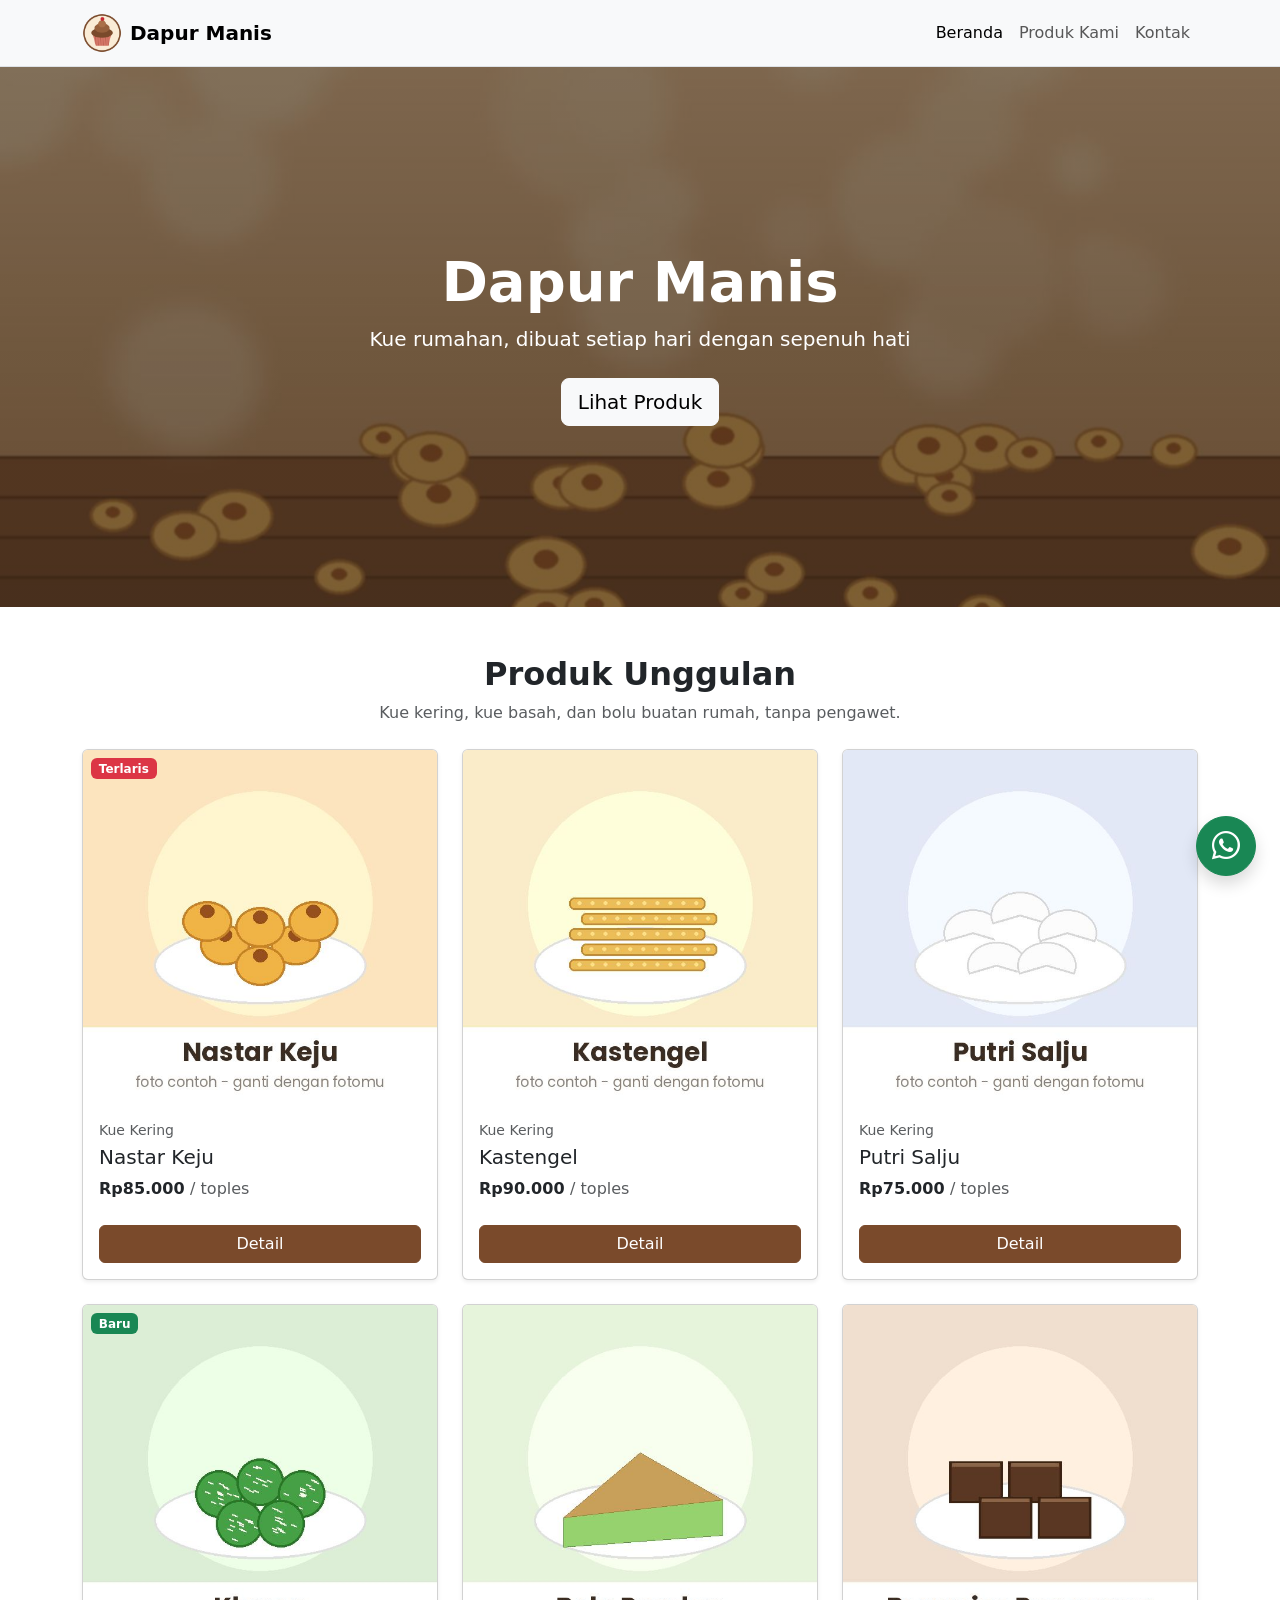
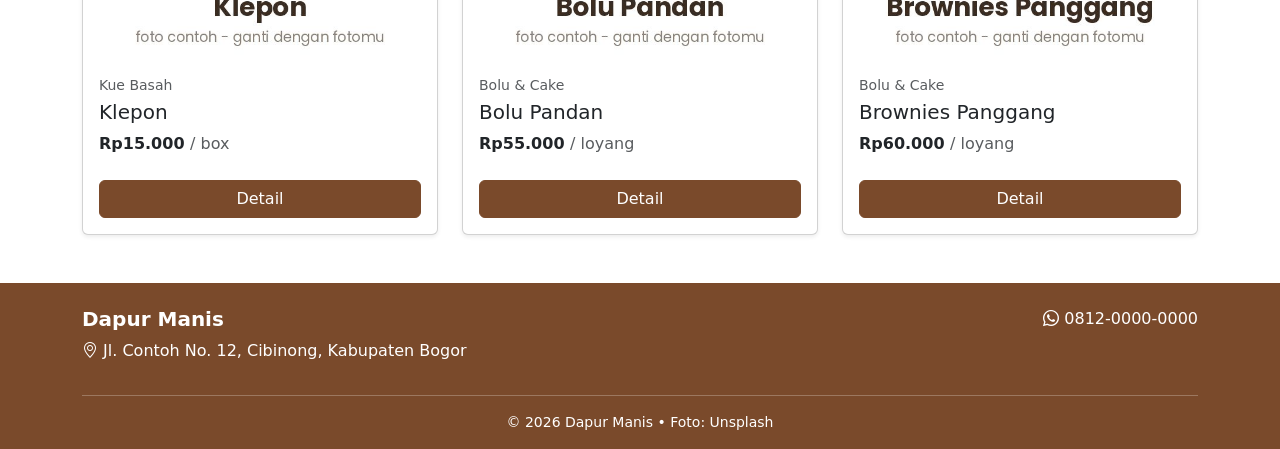
==== index.html @ f4d416eb "P4: awal projek perubahan" ====
<!DOCTYPE html>
<!-- KUNCI GURU (umkm-p1): semua target wajib a-f + 3 tantangan sudah dikerjakan dengan data Dapur Manis. JANGAN dibagikan ke siswa. -->
<html lang="id">
<head>
    <meta charset="UTF-8">
    <meta name="viewport" content="width=device-width, initial-scale=1">

    <!-- UBAH: judul tab browser, ganti dengan nama UMKM pilihanmu -->
    <title>Dapur Manis - Kue Rumahan Cibinong</title>

    <!-- 1) CSS Bootstrap (dari internet/CDN): mengatur TAMPILAN semua class Bootstrap -->
    <link href="https://cdn.jsdelivr.net/npm/bootstrap@5.3.3/dist/css/bootstrap.min.css" rel="stylesheet"
          integrity="sha384-QWTKZyjpPEjISv5WaRU9OFeRpok6YctnYmDr5pNlyT2bRjXh0JMhjY6hW+ALEwIH" crossorigin="anonymous">

    <!-- Tantangan 2: Bootstrap Icons -->
    <link href="https://cdn.jsdelivr.net/npm/bootstrap-icons@1.11.3/font/bootstrap-icons.min.css" rel="stylesheet">

    <!-- 2) CSS milik kita sendiri. Dipasang SETELAH Bootstrap agar bisa menimpa gaya Bootstrap -->
    <link href="assets/css/style.css" rel="stylesheet">
</head>
<body>

    <!-- ================= NAVBAR ================= -->
    <!-- UBAH (Target c): navbar ini BELUM responsif.
         - "navbar-expand" membuat menu selalu terbuka, sehingga di HP menu berdesakan.
         - Tugasmu: ganti menjadi navbar-expand-lg, tambahkan tombol hamburger (navbar-toggler),
           lalu bungkus <ul> menu dengan <div class="collapse navbar-collapse" id="...">.
         - Lihat contohnya di dokumentasi: getbootstrap.com > Docs > Components > Navbar -->
    <nav class="navbar navbar-expand-lg bg-body-tertiary border-bottom sticky-top">
        <div class="container">

            <!-- UBAH (Target a & b): logo dan nama toko -->
            <a class="navbar-brand d-flex align-items-center gap-2 fw-bold" href="#beranda">
                <img src="assets/img/logo/logo-dapur-manis.png" alt="Logo Dapur Manis" width="40" height="40">
                Dapur Manis
            </a>

            <!-- Target c: tombol hamburger, hanya muncul di layar kecil -->
            <button class="navbar-toggler" type="button" data-bs-toggle="collapse" data-bs-target="#menu-utama"
                    aria-controls="menu-utama" aria-expanded="false" aria-label="Buka menu">
                <span class="navbar-toggler-icon"></span>
            </button>

            <!-- Target c: menu dibungkus collapse; id harus SAMA dengan data-bs-target -->
            <div class="collapse navbar-collapse" id="menu-utama">
                <ul class="navbar-nav ms-auto">
                    <li class="nav-item"><a class="nav-link active" href="#beranda">Beranda</a></li>
                    <li class="nav-item"><a class="nav-link" href="#produk">Produk Kami</a></li>
                    <li class="nav-item"><a class="nav-link" href="#kontak">Kontak</a></li>
                </ul>
            </div>

        </div>
    </nav>

    <!-- ================= HERO / BANNER ================= -->
    <!-- Gambar banner dipasang lewat CSS (lihat .hero di assets/css/style.css).
         Nama toko, tagline, dan tombol ditulis dengan HTML, BUKAN di dalam gambar. -->
    <section id="beranda" class="hero d-flex align-items-center text-white">
        <div class="container text-center">
            <!-- UBAH (Target a): nama toko dan tagline -->
            <h1 class="display-4 fw-bold">Dapur Manis</h1>
            <p class="lead mb-4">Kue rumahan, dibuat setiap hari dengan sepenuh hati</p>
            <a href="#produk" class="btn btn-light btn-lg">Lihat Produk</a>
        </div>
    </section>

    <!-- ================= PRODUK UNGGULAN ================= -->
    <section id="produk" class="py-5">
        <div class="container">

            <div class="text-center mb-4">
                <h2 class="fw-bold">Produk Unggulan</h2>
                <!-- UBAH (Target a): kalimat pengantar produk -->
                <p class="text-muted">Kue kering, kue basah, dan bolu buatan rumah, tanpa pengawet.</p>
            </div>

            <!-- UBAH (Target e): grid produk.
                 Sekarang setiap card memakai "col-4" = selalu 3 kolom, di layar apa pun (di HP jadi sempit).
                 Tugasmu: 3 kolom di laptop, 2 kolom di tablet, 1 kolom di HP. -->
            <div class="row g-4">

                <!-- PRODUK 1 -->
                <!-- UBAH (Target a, b, d): foto, kategori, nama, harga, satuan; tambahkan badge di minimal 2 produk -->
                <div class="col-12 col-md-6 col-lg-4">
                    <div class="card h-100 shadow-sm">
                        <span class="badge text-bg-danger position-absolute top-0 start-0 m-2">Terlaris</span>
                        <img src="assets/img/produk/nastar-keju.jpg" class="card-img-top foto-produk" alt="Nastar Keju">
                        <div class="card-body">
                            <p class="text-muted small mb-1">Kue Kering</p>
                            <h5 class="card-title">Nastar Keju</h5>
                            <p class="card-text fw-bold mb-0">Rp85.000 <span class="fw-normal text-muted">/ toples</span></p>
                        </div>
                        <div class="card-footer bg-transparent border-0 pb-3">
                            <a href="#" class="btn btn-tema w-100">Detail</a>
                        </div>
                    </div>
                </div>

                <!-- PRODUK 2 -->
                <!-- UBAH (Target a, b, d) -->
                <div class="col-12 col-md-6 col-lg-4">
                    <div class="card h-100 shadow-sm">
                        <img src="assets/img/produk/kastengel.jpg" class="card-img-top foto-produk" alt="Kastengel">
                        <div class="card-body">
                            <p class="text-muted small mb-1">Kue Kering</p>
                            <h5 class="card-title">Kastengel</h5>
                            <p class="card-text fw-bold mb-0">Rp90.000 <span class="fw-normal text-muted">/ toples</span></p>
                        </div>
                        <div class="card-footer bg-transparent border-0 pb-3">
                            <a href="#" class="btn btn-tema w-100">Detail</a>
                        </div>
                    </div>
                </div>

                <!-- PRODUK 3 -->
                <!-- UBAH (Target a, b, d) -->
                <div class="col-12 col-md-6 col-lg-4">
                    <div class="card h-100 shadow-sm">
                        <img src="assets/img/produk/putri-salju.jpg" class="card-img-top foto-produk" alt="Putri Salju">
                        <div class="card-body">
                            <p class="text-muted small mb-1">Kue Kering</p>
                            <h5 class="card-title">Putri Salju</h5>
                            <p class="card-text fw-bold mb-0">Rp75.000 <span class="fw-normal text-muted">/ toples</span></p>
                        </div>
                        <div class="card-footer bg-transparent border-0 pb-3">
                            <a href="#" class="btn btn-tema w-100">Detail</a>
                        </div>
                    </div>
                </div>

                <!-- PRODUK 4 -->
                <!-- UBAH (Target a, b, d) -->
                <div class="col-12 col-md-6 col-lg-4">
                    <div class="card h-100 shadow-sm">
                        <span class="badge text-bg-success position-absolute top-0 start-0 m-2">Baru</span>
                        <img src="assets/img/produk/klepon.jpg" class="card-img-top foto-produk" alt="Klepon">
                        <div class="card-body">
                            <p class="text-muted small mb-1">Kue Basah</p>
                            <h5 class="card-title">Klepon</h5>
                            <p class="card-text fw-bold mb-0">Rp15.000 <span class="fw-normal text-muted">/ box</span></p>
                        </div>
                        <div class="card-footer bg-transparent border-0 pb-3">
                            <a href="#" class="btn btn-tema w-100">Detail</a>
                        </div>
                    </div>
                </div>

                <!-- PRODUK 5 -->
                <!-- UBAH (Target a, b, d) -->
                <div class="col-12 col-md-6 col-lg-4">
                    <div class="card h-100 shadow-sm">
                        <img src="assets/img/produk/bolu-pandan.jpg" class="card-img-top foto-produk" alt="Bolu Pandan">
                        <div class="card-body">
                            <p class="text-muted small mb-1">Bolu &amp; Cake</p>
                            <h5 class="card-title">Bolu Pandan</h5>
                            <p class="card-text fw-bold mb-0">Rp55.000 <span class="fw-normal text-muted">/ loyang</span></p>
                        </div>
                        <div class="card-footer bg-transparent border-0 pb-3">
                            <a href="#" class="btn btn-tema w-100">Detail</a>
                        </div>
                    </div>
                </div>

                <!-- PRODUK 6 -->
                <!-- UBAH (Target a, b, d) -->
                <div class="col-12 col-md-6 col-lg-4">
                    <div class="card h-100 shadow-sm">
                        <img src="assets/img/produk/brownies-panggang.jpg" class="card-img-top foto-produk" alt="Brownies Panggang">
                        <div class="card-body">
                            <p class="text-muted small mb-1">Bolu &amp; Cake</p>
                            <h5 class="card-title">Brownies Panggang</h5>
                            <p class="card-text fw-bold mb-0">Rp60.000 <span class="fw-normal text-muted">/ loyang</span></p>
                        </div>
                        <div class="card-footer bg-transparent border-0 pb-3">
                            <a href="#" class="btn btn-tema w-100">Detail</a>
                        </div>
                    </div>
                </div>

            </div><!-- /.row -->
        </div><!-- /.container -->
    </section>

    <!-- ================= FOOTER ================= -->
    <!-- UBAH (Target f): footer masih satu baris.
         Lengkapi: nama toko, alamat, tahun, dan sumber foto (misalnya "Foto: Unsplash"). -->
    <footer id="kontak" class="bg-tema text-white pt-4 pb-3">
        <div class="container">
            <div class="row">
                <div class="col-md-6 mb-3">
                    <h5 class="fw-bold">Dapur Manis</h5>
                    <p class="mb-0"><i class="bi bi-geo-alt"></i> Jl. Contoh No. 12, Cibinong, Kabupaten Bogor</p>
                </div>
                <div class="col-md-6 mb-3 text-md-end">
                    <p class="mb-0"><i class="bi bi-whatsapp"></i> 0812-0000-0000</p>
                </div>
            </div>
            <hr>
            <p class="text-center small mb-0">&copy; 2026 Dapur Manis &bull; Foto: Unsplash</p>
        </div>
    </footer>

    <!-- Tantangan 3: tombol WhatsApp melayang -->
    <a href="https://wa.me/6281200000000?text=Halo%2C%20saya%20mau%20pesan%20kue"
       class="btn btn-success rounded-circle shadow position-fixed bottom-0 end-0 m-4 tombol-wa"
       target="_blank" aria-label="Pesan via WhatsApp">
        <i class="bi bi-whatsapp fs-3"></i>
    </a>

    <!-- 3) JavaScript Bootstrap: membuat komponen yang BERGERAK bisa bekerja
         (tombol hamburger navbar, carousel, modal). Dipasang di akhir <body>
         supaya halaman tampil dulu, baru script dijalankan. -->
    <script src="https://cdn.jsdelivr.net/npm/bootstrap@5.3.3/dist/js/bootstrap.bundle.min.js"
            integrity="sha384-YvpcrYf0tY3lHB60NNkmXc5s9fDVZLESaAA55NDzOxhy9GkcIdslK1eN7N6jIeHz" crossorigin="anonymous"></script>
</body>
</html>
---- assets/css/style.css ----
/* =====================================================
   style.css - CSS tambahan milik kita sendiri
   Bootstrap sudah mengatur hampir semua tampilan.
   File ini hanya untuk hal yang tidak ada di Bootstrap.
   ===================================================== */

/* ---------- HERO / BANNER ---------- */
/* UBAH (Target b, opsional): ganti nama file banner dengan banner UMKM-mu.
   Ingat: "../" artinya naik satu folder (dari css/ ke assets/), lalu masuk img/banner/ */
.hero {
    min-height: 60vh;
    background-image:
        linear-gradient(rgba(0, 0, 0, 0.45), rgba(0, 0, 0, 0.45)), /* lapisan gelap agar tulisan terbaca */
        url("../img/banner/banner-kue.jpg");
    background-size: cover;
    background-position: center;
}

/* ---------- FOTO PRODUK ---------- */
/* Semua foto produk dibuat persegi (1:1) dan dipotong rapi,
   supaya tinggi card sama walaupun ukuran fotonya berbeda. */
.foto-produk {
    aspect-ratio: 1 / 1;
    object-fit: cover;
}

/* ---------- WARNA TEMA (Target tantangan) ---------- */
/* UBAH (Tantangan 1): hapus tanda komentar di bawah, lalu ganti kodenya
   dengan warna yang cocok untuk UMKM-mu. Cari kode warna di: coolors.co
   Pakai class-nya di HTML, misalnya: <footer class="bg-tema text-white ...">  */

:root {
    --warna-utama: #7a4a2b;
    --warna-kedua: #f7e9d6;
}

.bg-tema {
    background-color: var(--warna-utama) !important;
}

.btn-tema {
    background-color: var(--warna-utama);
    border-color: var(--warna-utama);
    color: #fff;
}

.btn-tema:hover {
    filter: brightness(0.9);
    color: #fff;
}

/* Tantangan 3: tombol WhatsApp melayang */
.tombol-wa {
    width: 60px;
    height: 60px;
    display: flex;
    align-items: center;
    justify-content: center;
    z-index: 1050;
}
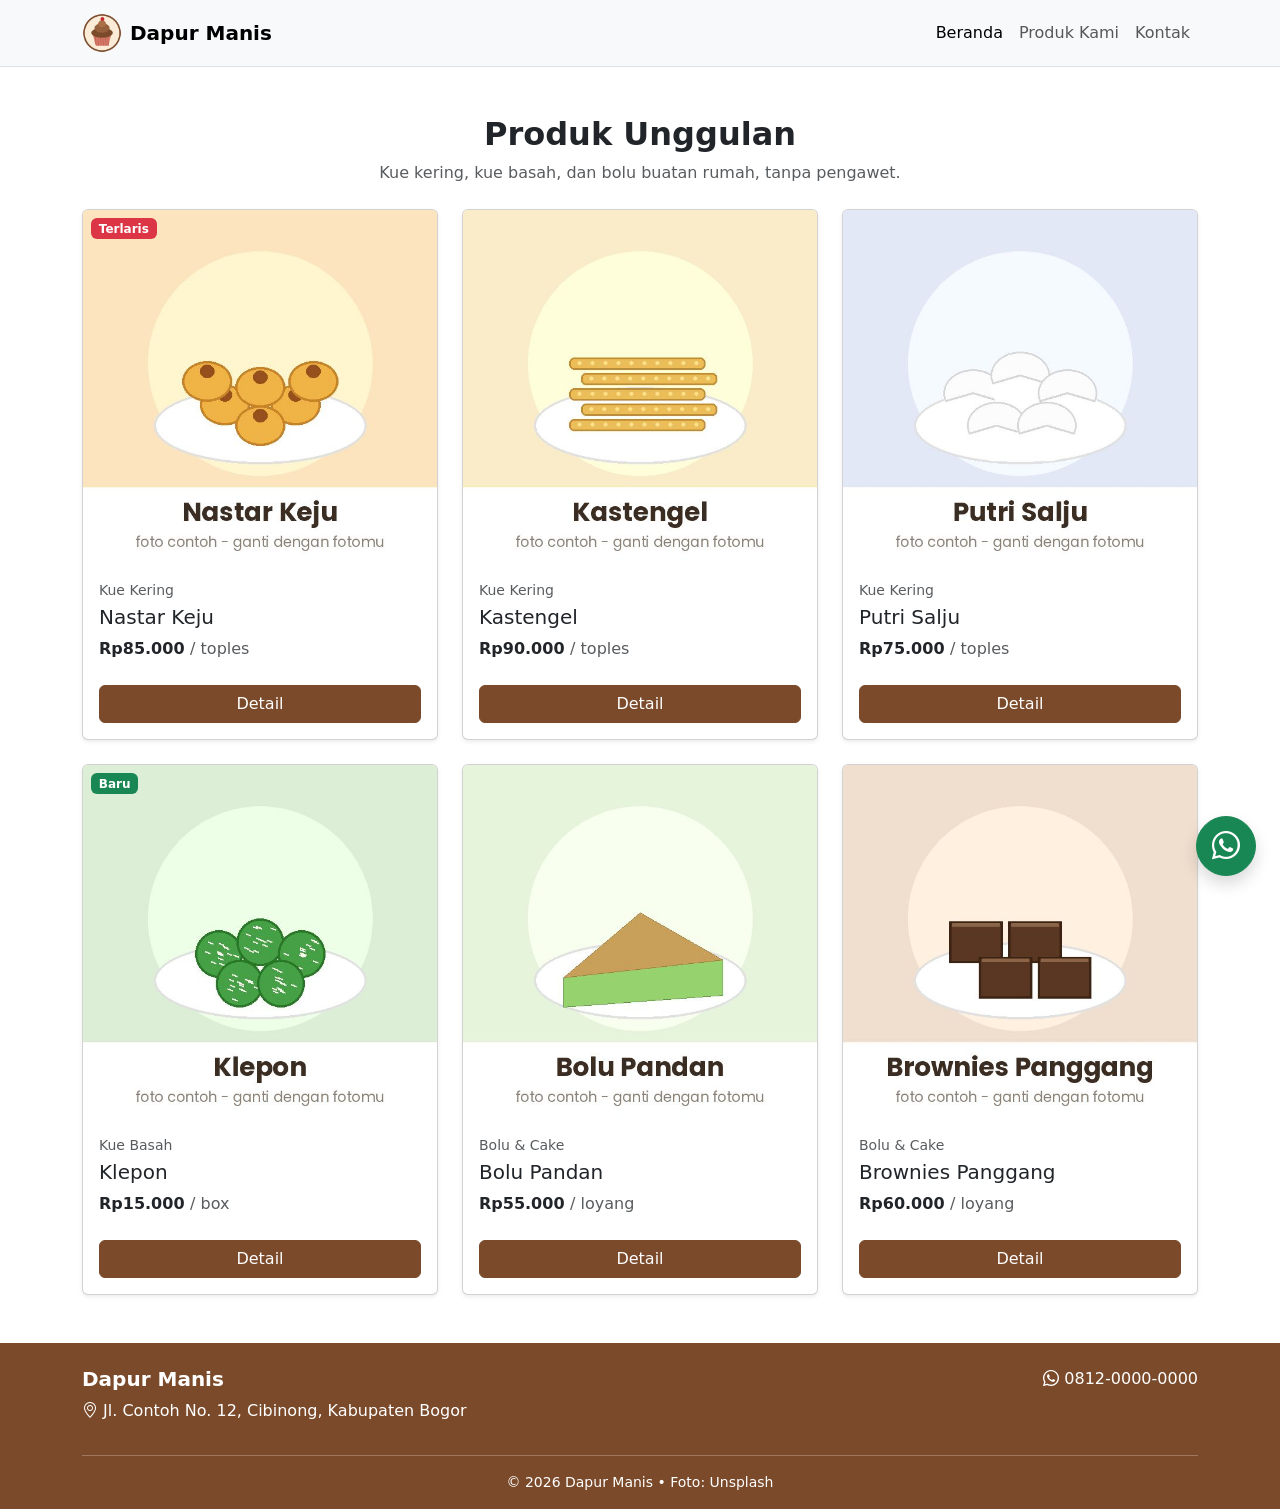
==== commit 6740a9bd: "baru menambahkan carousel indikator" ====
--- a/index.html
+++ b/index.html
@@ -1,217 +1,293 @@
 <!DOCTYPE html>
 <!-- KUNCI GURU (umkm-p1): semua target wajib a-f + 3 tantangan sudah dikerjakan dengan data Dapur Manis. JANGAN dibagikan ke siswa. -->
 <html lang="id">
-<head>
-    <meta charset="UTF-8">
-    <meta name="viewport" content="width=device-width, initial-scale=1">
+  <head>
+    <meta charset="UTF-8" />
+    <meta name="viewport" content="width=device-width, initial-scale=1" />
 
     <!-- UBAH: judul tab browser, ganti dengan nama UMKM pilihanmu -->
     <title>Dapur Manis - Kue Rumahan Cibinong</title>
 
     <!-- 1) CSS Bootstrap (dari internet/CDN): mengatur TAMPILAN semua class Bootstrap -->
-    <link href="https://cdn.jsdelivr.net/npm/bootstrap@5.3.3/dist/css/bootstrap.min.css" rel="stylesheet"
-          integrity="sha384-QWTKZyjpPEjISv5WaRU9OFeRpok6YctnYmDr5pNlyT2bRjXh0JMhjY6hW+ALEwIH" crossorigin="anonymous">
+    <link
+      href="https://cdn.jsdelivr.net/npm/bootstrap@5.3.3/dist/css/bootstrap.min.css"
+      rel="stylesheet"
+      integrity="sha384-QWTKZyjpPEjISv5WaRU9OFeRpok6YctnYmDr5pNlyT2bRjXh0JMhjY6hW+ALEwIH"
+      crossorigin="anonymous"
+    />
 
     <!-- Tantangan 2: Bootstrap Icons -->
-    <link href="https://cdn.jsdelivr.net/npm/bootstrap-icons@1.11.3/font/bootstrap-icons.min.css" rel="stylesheet">
+    <link
+      href="https://cdn.jsdelivr.net/npm/bootstrap-icons@1.11.3/font/bootstrap-icons.min.css"
+      rel="stylesheet"
+    />
 
     <!-- 2) CSS milik kita sendiri. Dipasang SETELAH Bootstrap agar bisa menimpa gaya Bootstrap -->
-    <link href="assets/css/style.css" rel="stylesheet">
-</head>
-<body>
-
+    <link href="assets/css/style.css" rel="stylesheet" />
+  </head>
+  <body>
     <!-- ================= NAVBAR ================= -->
     <!-- UBAH (Target c): navbar ini BELUM responsif.
          - "navbar-expand" membuat menu selalu terbuka, sehingga di HP menu berdesakan.
          - Tugasmu: ganti menjadi navbar-expand-lg, tambahkan tombol hamburger (navbar-toggler),
            lalu bungkus <ul> menu dengan <div class="collapse navbar-collapse" id="...">.
          - Lihat contohnya di dokumentasi: getbootstrap.com > Docs > Components > Navbar -->
-    <nav class="navbar navbar-expand-lg bg-body-tertiary border-bottom sticky-top">
-        <div class="container">
-
-            <!-- UBAH (Target a & b): logo dan nama toko -->
-            <a class="navbar-brand d-flex align-items-center gap-2 fw-bold" href="#beranda">
-                <img src="assets/img/logo/logo-dapur-manis.png" alt="Logo Dapur Manis" width="40" height="40">
-                Dapur Manis
-            </a>
-
-            <!-- Target c: tombol hamburger, hanya muncul di layar kecil -->
-            <button class="navbar-toggler" type="button" data-bs-toggle="collapse" data-bs-target="#menu-utama"
-                    aria-controls="menu-utama" aria-expanded="false" aria-label="Buka menu">
-                <span class="navbar-toggler-icon"></span>
-            </button>
-
-            <!-- Target c: menu dibungkus collapse; id harus SAMA dengan data-bs-target -->
-            <div class="collapse navbar-collapse" id="menu-utama">
-                <ul class="navbar-nav ms-auto">
-                    <li class="nav-item"><a class="nav-link active" href="#beranda">Beranda</a></li>
-                    <li class="nav-item"><a class="nav-link" href="#produk">Produk Kami</a></li>
-                    <li class="nav-item"><a class="nav-link" href="#kontak">Kontak</a></li>
-                </ul>
-            </div>
-
-        </div>
+    <nav
+      class="navbar navbar-expand-lg bg-body-tertiary border-bottom sticky-top"
+    >
+      <div class="container">
+        <!-- UBAH (Target a & b): logo dan nama toko -->
+        <a
+          class="navbar-brand d-flex align-items-center gap-2 fw-bold"
+          href="#beranda"
+        >
+          <img
+            src="assets/img/logo/logo-dapur-manis.png"
+            alt="Logo Dapur Manis"
+            width="40"
+            height="40"
+          />
+          Dapur Manis
+        </a>
+
+        <!-- Target c: tombol hamburger, hanya muncul di layar kecil -->
+        <button
+          class="navbar-toggler"
+          type="button"
+          data-bs-toggle="collapse"
+          data-bs-target="#menu-utama"
+          aria-controls="menu-utama"
+          aria-expanded="false"
+          aria-label="Buka menu"
+        >
+          <span class="navbar-toggler-icon"></span>
+        </button>
+
+        <!-- Target c: menu dibungkus collapse; id harus SAMA dengan data-bs-target -->
+        <div class="collapse navbar-collapse" id="menu-utama">
+          <ul class="navbar-nav ms-auto">
+            <li class="nav-item">
+              <a class="nav-link active" href="#beranda">Beranda</a>
+            </li>
+            <li class="nav-item">
+              <a class="nav-link" href="#produk">Produk Kami</a>
+            </li>
+            <li class="nav-item">
+              <a class="nav-link" href="#kontak">Kontak</a>
+            </li>
+          </ul>
+        </div>
+      </div>
     </nav>
 
-    <!-- ================= HERO / BANNER ================= -->
-    <!-- Gambar banner dipasang lewat CSS (lihat .hero di assets/css/style.css).
-         Nama toko, tagline, dan tombol ditulis dengan HTML, BUKAN di dalam gambar. -->
-    <section id="beranda" class="hero d-flex align-items-center text-white">
-        <div class="container text-center">
-            <!-- UBAH (Target a): nama toko dan tagline -->
-            <h1 class="display-4 fw-bold">Dapur Manis</h1>
-            <p class="lead mb-4">Kue rumahan, dibuat setiap hari dengan sepenuh hati</p>
-            <a href="#produk" class="btn btn-light btn-lg">Lihat Produk</a>
-        </div>
-    </section>
+    <!-- ================= Carousel PROMO (P3) ================= -->
+    <section
+      id="promo"
+      class="carousel slide carousel-fade"
+      data-bs-ride="carousel"
+    ></section>
 
     <!-- ================= PRODUK UNGGULAN ================= -->
     <section id="produk" class="py-5">
-        <div class="container">
-
-            <div class="text-center mb-4">
-                <h2 class="fw-bold">Produk Unggulan</h2>
-                <!-- UBAH (Target a): kalimat pengantar produk -->
-                <p class="text-muted">Kue kering, kue basah, dan bolu buatan rumah, tanpa pengawet.</p>
-            </div>
-
-            <!-- UBAH (Target e): grid produk.
+      <div class="container">
+        <div class="text-center mb-4">
+          <h2 class="fw-bold">Produk Unggulan</h2>
+          <!-- UBAH (Target a): kalimat pengantar produk -->
+          <p class="text-muted">
+            Kue kering, kue basah, dan bolu buatan rumah, tanpa pengawet.
+          </p>
+        </div>
+
+        <!-- UBAH (Target e): grid produk.
                  Sekarang setiap card memakai "col-4" = selalu 3 kolom, di layar apa pun (di HP jadi sempit).
                  Tugasmu: 3 kolom di laptop, 2 kolom di tablet, 1 kolom di HP. -->
-            <div class="row g-4">
-
-                <!-- PRODUK 1 -->
-                <!-- UBAH (Target a, b, d): foto, kategori, nama, harga, satuan; tambahkan badge di minimal 2 produk -->
-                <div class="col-12 col-md-6 col-lg-4">
-                    <div class="card h-100 shadow-sm">
-                        <span class="badge text-bg-danger position-absolute top-0 start-0 m-2">Terlaris</span>
-                        <img src="assets/img/produk/nastar-keju.jpg" class="card-img-top foto-produk" alt="Nastar Keju">
-                        <div class="card-body">
-                            <p class="text-muted small mb-1">Kue Kering</p>
-                            <h5 class="card-title">Nastar Keju</h5>
-                            <p class="card-text fw-bold mb-0">Rp85.000 <span class="fw-normal text-muted">/ toples</span></p>
-                        </div>
-                        <div class="card-footer bg-transparent border-0 pb-3">
-                            <a href="#" class="btn btn-tema w-100">Detail</a>
-                        </div>
-                    </div>
-                </div>
-
-                <!-- PRODUK 2 -->
-                <!-- UBAH (Target a, b, d) -->
-                <div class="col-12 col-md-6 col-lg-4">
-                    <div class="card h-100 shadow-sm">
-                        <img src="assets/img/produk/kastengel.jpg" class="card-img-top foto-produk" alt="Kastengel">
-                        <div class="card-body">
-                            <p class="text-muted small mb-1">Kue Kering</p>
-                            <h5 class="card-title">Kastengel</h5>
-                            <p class="card-text fw-bold mb-0">Rp90.000 <span class="fw-normal text-muted">/ toples</span></p>
-                        </div>
-                        <div class="card-footer bg-transparent border-0 pb-3">
-                            <a href="#" class="btn btn-tema w-100">Detail</a>
-                        </div>
-                    </div>
-                </div>
-
-                <!-- PRODUK 3 -->
-                <!-- UBAH (Target a, b, d) -->
-                <div class="col-12 col-md-6 col-lg-4">
-                    <div class="card h-100 shadow-sm">
-                        <img src="assets/img/produk/putri-salju.jpg" class="card-img-top foto-produk" alt="Putri Salju">
-                        <div class="card-body">
-                            <p class="text-muted small mb-1">Kue Kering</p>
-                            <h5 class="card-title">Putri Salju</h5>
-                            <p class="card-text fw-bold mb-0">Rp75.000 <span class="fw-normal text-muted">/ toples</span></p>
-                        </div>
-                        <div class="card-footer bg-transparent border-0 pb-3">
-                            <a href="#" class="btn btn-tema w-100">Detail</a>
-                        </div>
-                    </div>
-                </div>
-
-                <!-- PRODUK 4 -->
-                <!-- UBAH (Target a, b, d) -->
-                <div class="col-12 col-md-6 col-lg-4">
-                    <div class="card h-100 shadow-sm">
-                        <span class="badge text-bg-success position-absolute top-0 start-0 m-2">Baru</span>
-                        <img src="assets/img/produk/klepon.jpg" class="card-img-top foto-produk" alt="Klepon">
-                        <div class="card-body">
-                            <p class="text-muted small mb-1">Kue Basah</p>
-                            <h5 class="card-title">Klepon</h5>
-                            <p class="card-text fw-bold mb-0">Rp15.000 <span class="fw-normal text-muted">/ box</span></p>
-                        </div>
-                        <div class="card-footer bg-transparent border-0 pb-3">
-                            <a href="#" class="btn btn-tema w-100">Detail</a>
-                        </div>
-                    </div>
-                </div>
-
-                <!-- PRODUK 5 -->
-                <!-- UBAH (Target a, b, d) -->
-                <div class="col-12 col-md-6 col-lg-4">
-                    <div class="card h-100 shadow-sm">
-                        <img src="assets/img/produk/bolu-pandan.jpg" class="card-img-top foto-produk" alt="Bolu Pandan">
-                        <div class="card-body">
-                            <p class="text-muted small mb-1">Bolu &amp; Cake</p>
-                            <h5 class="card-title">Bolu Pandan</h5>
-                            <p class="card-text fw-bold mb-0">Rp55.000 <span class="fw-normal text-muted">/ loyang</span></p>
-                        </div>
-                        <div class="card-footer bg-transparent border-0 pb-3">
-                            <a href="#" class="btn btn-tema w-100">Detail</a>
-                        </div>
-                    </div>
-                </div>
-
-                <!-- PRODUK 6 -->
-                <!-- UBAH (Target a, b, d) -->
-                <div class="col-12 col-md-6 col-lg-4">
-                    <div class="card h-100 shadow-sm">
-                        <img src="assets/img/produk/brownies-panggang.jpg" class="card-img-top foto-produk" alt="Brownies Panggang">
-                        <div class="card-body">
-                            <p class="text-muted small mb-1">Bolu &amp; Cake</p>
-                            <h5 class="card-title">Brownies Panggang</h5>
-                            <p class="card-text fw-bold mb-0">Rp60.000 <span class="fw-normal text-muted">/ loyang</span></p>
-                        </div>
-                        <div class="card-footer bg-transparent border-0 pb-3">
-                            <a href="#" class="btn btn-tema w-100">Detail</a>
-                        </div>
-                    </div>
-                </div>
-
-            </div><!-- /.row -->
-        </div><!-- /.container -->
+        <div class="row g-4">
+          <!-- PRODUK 1 -->
+          <!-- UBAH (Target a, b, d): foto, kategori, nama, harga, satuan; tambahkan badge di minimal 2 produk -->
+          <div class="col-12 col-md-6 col-lg-4">
+            <div class="card h-100 shadow-sm">
+              <span
+                class="badge text-bg-danger position-absolute top-0 start-0 m-2"
+                >Terlaris</span
+              >
+              <img
+                src="assets/img/produk/nastar-keju.jpg"
+                class="card-img-top foto-produk"
+                alt="Nastar Keju"
+              />
+              <div class="card-body">
+                <p class="text-muted small mb-1">Kue Kering</p>
+                <h5 class="card-title">Nastar Keju</h5>
+                <p class="card-text fw-bold mb-0">
+                  Rp85.000 <span class="fw-normal text-muted">/ toples</span>
+                </p>
+              </div>
+              <div class="card-footer bg-transparent border-0 pb-3">
+                <a href="#" class="btn btn-tema w-100">Detail</a>
+              </div>
+            </div>
+          </div>
+
+          <!-- PRODUK 2 -->
+          <!-- UBAH (Target a, b, d) -->
+          <div class="col-12 col-md-6 col-lg-4">
+            <div class="card h-100 shadow-sm">
+              <img
+                src="assets/img/produk/kastengel.jpg"
+                class="card-img-top foto-produk"
+                alt="Kastengel"
+              />
+              <div class="card-body">
+                <p class="text-muted small mb-1">Kue Kering</p>
+                <h5 class="card-title">Kastengel</h5>
+                <p class="card-text fw-bold mb-0">
+                  Rp90.000 <span class="fw-normal text-muted">/ toples</span>
+                </p>
+              </div>
+              <div class="card-footer bg-transparent border-0 pb-3">
+                <a href="#" class="btn btn-tema w-100">Detail</a>
+              </div>
+            </div>
+          </div>
+
+          <!-- PRODUK 3 -->
+          <!-- UBAH (Target a, b, d) -->
+          <div class="col-12 col-md-6 col-lg-4">
+            <div class="card h-100 shadow-sm">
+              <img
+                src="assets/img/produk/putri-salju.jpg"
+                class="card-img-top foto-produk"
+                alt="Putri Salju"
+              />
+              <div class="card-body">
+                <p class="text-muted small mb-1">Kue Kering</p>
+                <h5 class="card-title">Putri Salju</h5>
+                <p class="card-text fw-bold mb-0">
+                  Rp75.000 <span class="fw-normal text-muted">/ toples</span>
+                </p>
+              </div>
+              <div class="card-footer bg-transparent border-0 pb-3">
+                <a href="#" class="btn btn-tema w-100">Detail</a>
+              </div>
+            </div>
+          </div>
+
+          <!-- PRODUK 4 -->
+          <!-- UBAH (Target a, b, d) -->
+          <div class="col-12 col-md-6 col-lg-4">
+            <div class="card h-100 shadow-sm">
+              <span
+                class="badge text-bg-success position-absolute top-0 start-0 m-2"
+                >Baru</span
+              >
+              <img
+                src="assets/img/produk/klepon.jpg"
+                class="card-img-top foto-produk"
+                alt="Klepon"
+              />
+              <div class="card-body">
+                <p class="text-muted small mb-1">Kue Basah</p>
+                <h5 class="card-title">Klepon</h5>
+                <p class="card-text fw-bold mb-0">
+                  Rp15.000 <span class="fw-normal text-muted">/ box</span>
+                </p>
+              </div>
+              <div class="card-footer bg-transparent border-0 pb-3">
+                <a href="#" class="btn btn-tema w-100">Detail</a>
+              </div>
+            </div>
+          </div>
+
+          <!-- PRODUK 5 -->
+          <!-- UBAH (Target a, b, d) -->
+          <div class="col-12 col-md-6 col-lg-4">
+            <div class="card h-100 shadow-sm">
+              <img
+                src="assets/img/produk/bolu-pandan.jpg"
+                class="card-img-top foto-produk"
+                alt="Bolu Pandan"
+              />
+              <div class="card-body">
+                <p class="text-muted small mb-1">Bolu &amp; Cake</p>
+                <h5 class="card-title">Bolu Pandan</h5>
+                <p class="card-text fw-bold mb-0">
+                  Rp55.000 <span class="fw-normal text-muted">/ loyang</span>
+                </p>
+              </div>
+              <div class="card-footer bg-transparent border-0 pb-3">
+                <a href="#" class="btn btn-tema w-100">Detail</a>
+              </div>
+            </div>
+          </div>
+
+          <!-- PRODUK 6 -->
+          <!-- UBAH (Target a, b, d) -->
+          <div class="col-12 col-md-6 col-lg-4">
+            <div class="card h-100 shadow-sm">
+              <img
+                src="assets/img/produk/brownies-panggang.jpg"
+                class="card-img-top foto-produk"
+                alt="Brownies Panggang"
+              />
+              <div class="card-body">
+                <p class="text-muted small mb-1">Bolu &amp; Cake</p>
+                <h5 class="card-title">Brownies Panggang</h5>
+                <p class="card-text fw-bold mb-0">
+                  Rp60.000 <span class="fw-normal text-muted">/ loyang</span>
+                </p>
+              </div>
+              <div class="card-footer bg-transparent border-0 pb-3">
+                <a href="#" class="btn btn-tema w-100">Detail</a>
+              </div>
+            </div>
+          </div>
+        </div>
+        <!-- /.row -->
+      </div>
+      <!-- /.container -->
     </section>
 
     <!-- ================= FOOTER ================= -->
     <!-- UBAH (Target f): footer masih satu baris.
          Lengkapi: nama toko, alamat, tahun, dan sumber foto (misalnya "Foto: Unsplash"). -->
     <footer id="kontak" class="bg-tema text-white pt-4 pb-3">
-        <div class="container">
-            <div class="row">
-                <div class="col-md-6 mb-3">
-                    <h5 class="fw-bold">Dapur Manis</h5>
-                    <p class="mb-0"><i class="bi bi-geo-alt"></i> Jl. Contoh No. 12, Cibinong, Kabupaten Bogor</p>
-                </div>
-                <div class="col-md-6 mb-3 text-md-end">
-                    <p class="mb-0"><i class="bi bi-whatsapp"></i> 0812-0000-0000</p>
-                </div>
-            </div>
-            <hr>
-            <p class="text-center small mb-0">&copy; 2026 Dapur Manis &bull; Foto: Unsplash</p>
-        </div>
+      <div class="container">
+        <div class="row">
+          <div class="col-md-6 mb-3">
+            <h5 class="fw-bold">Dapur Manis</h5>
+            <p class="mb-0">
+              <i class="bi bi-geo-alt"></i> Jl. Contoh No. 12, Cibinong,
+              Kabupaten Bogor
+            </p>
+          </div>
+          <div class="col-md-6 mb-3 text-md-end">
+            <p class="mb-0"><i class="bi bi-whatsapp"></i> 0812-0000-0000</p>
+          </div>
+        </div>
+        <hr />
+        <p class="text-center small mb-0">
+          &copy; 2026 Dapur Manis &bull; Foto: Unsplash
+        </p>
+      </div>
     </footer>
 
     <!-- Tantangan 3: tombol WhatsApp melayang -->
-    <a href="https://wa.me/6281200000000?text=Halo%2C%20saya%20mau%20pesan%20kue"
-       class="btn btn-success rounded-circle shadow position-fixed bottom-0 end-0 m-4 tombol-wa"
-       target="_blank" aria-label="Pesan via WhatsApp">
-        <i class="bi bi-whatsapp fs-3"></i>
+    <a
+      href="https://wa.me/6281200000000?text=Halo%2C%20saya%20mau%20pesan%20kue"
+      class="btn btn-success rounded-circle shadow position-fixed bottom-0 end-0 m-4 tombol-wa"
+      target="_blank"
+      aria-label="Pesan via WhatsApp"
+    >
+      <i class="bi bi-whatsapp fs-3"></i>
     </a>
 
     <!-- 3) JavaScript Bootstrap: membuat komponen yang BERGERAK bisa bekerja
          (tombol hamburger navbar, carousel, modal). Dipasang di akhir <body>
          supaya halaman tampil dulu, baru script dijalankan. -->
-    <script src="https://cdn.jsdelivr.net/npm/bootstrap@5.3.3/dist/js/bootstrap.bundle.min.js"
-            integrity="sha384-YvpcrYf0tY3lHB60NNkmXc5s9fDVZLESaAA55NDzOxhy9GkcIdslK1eN7N6jIeHz" crossorigin="anonymous"></script>
-</body>
+    <script
+      src="https://cdn.jsdelivr.net/npm/bootstrap@5.3.3/dist/js/bootstrap.bundle.min.js"
+      integrity="sha384-YvpcrYf0tY3lHB60NNkmXc5s9fDVZLESaAA55NDzOxhy9GkcIdslK1eN7N6jIeHz"
+      crossorigin="anonymous"
+    ></script>
+  </body>
 </html>
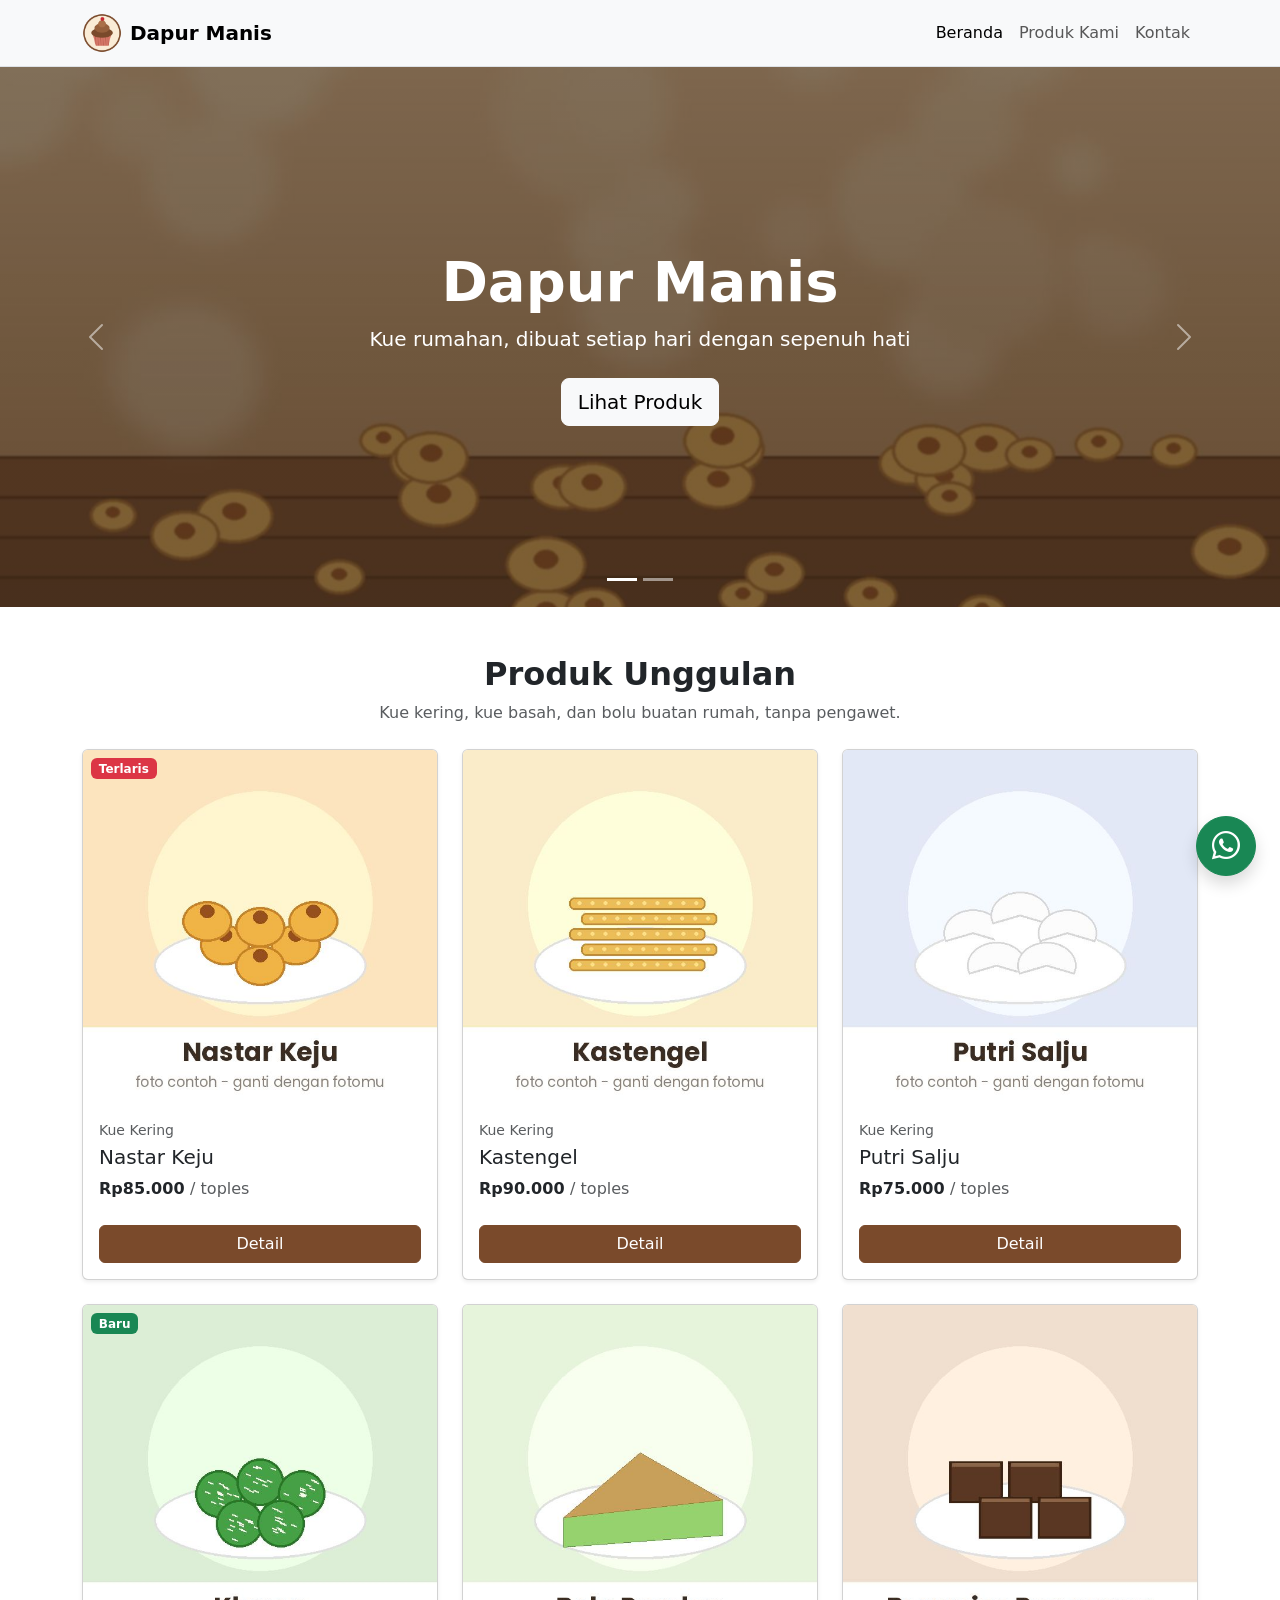
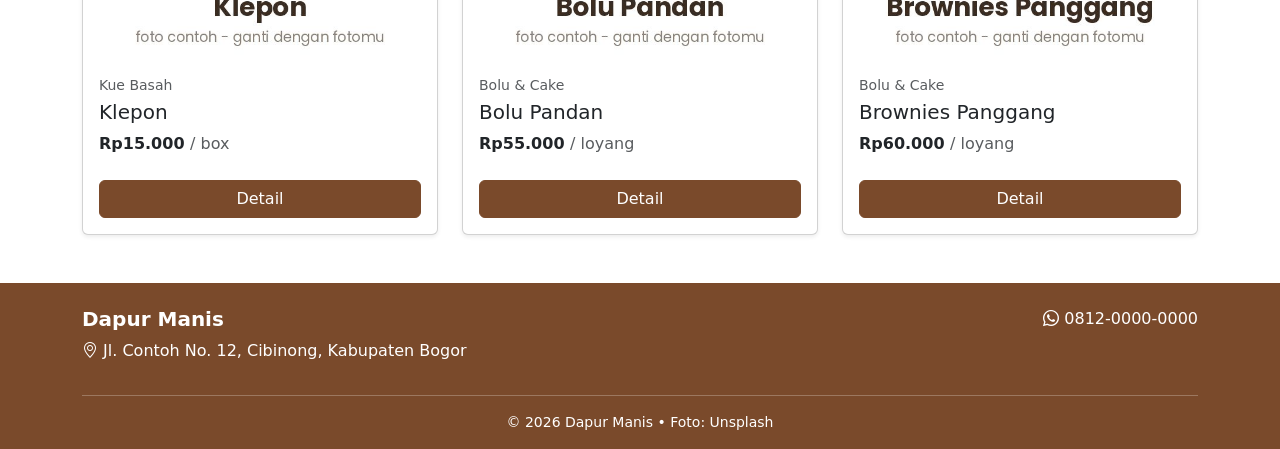
==== commit 74409972: "P4: perubahan Carousel Indikator" ====
--- a/index.html
+++ b/index.html
@@ -21,8 +21,6 @@
       href="https://cdn.jsdelivr.net/npm/bootstrap-icons@1.11.3/font/bootstrap-icons.min.css"
       rel="stylesheet"
     />
-
-    <!-- 2) CSS milik kita sendiri. Dipasang SETELAH Bootstrap agar bisa menimpa gaya Bootstrap -->
     <link href="assets/css/style.css" rel="stylesheet" />
   </head>
   <body>
@@ -80,12 +78,82 @@
       </div>
     </nav>
 
-    <!-- ================= Carousel PROMO (P3) ================= -->
-    <section
-      id="promo"
-      class="carousel slide carousel-fade"
-      data-bs-ride="carousel"
-    ></section>
+    <!-- ================= CAROUSEL (LATIHAN MISI) ================= -->
+    <!-- Blok ini MENGGANTIKAN <section class="hero ..."> ... </section> yang lama.
+         MISI 6: tambahkan atribut data-bs-interval="3000".
+         MISI 7: tambahkan class "carousel-fade" setelah "slide". -->
+    <section id="promo" class="carousel slide" data-bs-ride="carousel">
+      <div class="carousel-indicators">
+        <button
+          type="button"
+          data-bs-target="#promo"
+          data-bs-slide-to="0"
+          class="active"
+          aria-current="true"
+          aria-label="Slide 1"
+        ></button>
+        <button
+          type="button"
+          data-bs-target="#promo"
+          data-bs-slide-to="1"
+          aria-label="Slide 2"
+        ></button>
+      </div>
+
+      <div class="carousel-inner">
+        <!-- ============ SLIDE 1 ============ -->
+        <div class="carousel-item active">
+          <div class="hero slide-carousel d-flex align-items-center text-white">
+            <div class="container text-center py-5">
+              <h1 class="display-4 fw-bold">Dapur Manis</h1>
+              <p class="lead mb-4">
+                Kue rumahan, dibuat setiap hari dengan sepenuh hati
+              </p>
+              <a href="#produk" class="btn btn-light btn-lg">Lihat Produk</a>
+            </div>
+          </div>
+        </div>
+        <!-- ============ AKHIR SLIDE 1 ============ -->
+        <!-- ============ SLIDE 2 ============ -->
+        <div class="carousel-item">
+          <div
+            class="bg-tema slide-carousel d-flex align-items-center text-white"
+          >
+            <div class="container text-center py-5">
+              <h2 class="display-5 fw-bold">Gratis Ongkir Se-Cibinong</h2>
+              <p class="lead mb-4">Untuk Pembelian minimal Rp. 150.000</p>
+              <a href="#Kontak" class="btn btn-light btn-lg">Pesan Sekarang</a>
+            </div>
+          </div>
+        </div>
+        <!-- ============ AKHIR SLIDE 2 ============ -->
+
+        <!-- MISI 8 (TANTANGAN): SLIDE 3 bergambar
+                   Salin slide 1 lagi, hapus "active", ganti class "hero" menjadi "hero-2", ubah isinya.
+                   Jangan lupa tambah indikator ketiga (data-bs-slide-to="2"). -->
+      </div>
+      <!-- /.carousel-inner -->
+
+      <button
+        class="carousel-control-prev"
+        type="button"
+        data-bs-target="#promo"
+        data-bs-slide="prev"
+      >
+        <span class="carousel-control-prev-icon" aria-hidden="true"></span>
+        <span class="visually-hidden">Sebelumnya</span>
+      </button>
+      <button
+        class="carousel-control-next"
+        type="button"
+        data-bs-target="#promo"
+        data-bs-slide="next"
+      >
+        <span class="carousel-control-next-icon" aria-hidden="true"></span>
+        <span class="visually-hidden">Berikutnya</span>
+      </button>
+    </section>
+    <!-- ================= AKHIR CAROUSEL ================= -->
 
     <!-- ================= PRODUK UNGGULAN ================= -->
     <section id="produk" class="py-5">
--- a/assets/css/style.css
+++ b/assets/css/style.css
@@ -8,20 +8,19 @@
 /* UBAH (Target b, opsional): ganti nama file banner dengan banner UMKM-mu.
    Ingat: "../" artinya naik satu folder (dari css/ ke assets/), lalu masuk img/banner/ */
 .hero {
-    min-height: 60vh;
-    background-image:
-        linear-gradient(rgba(0, 0, 0, 0.45), rgba(0, 0, 0, 0.45)), /* lapisan gelap agar tulisan terbaca */
-        url("../img/banner/banner-kue.jpg");
-    background-size: cover;
-    background-position: center;
+  min-height: 60vh;
+  background-image: linear-gradient(rgba(0, 0, 0, 0.45), rgba(0, 0, 0, 0.45)),
+    /* lapisan gelap agar tulisan terbaca */ url("../img/banner/banner-kue.jpg");
+  background-size: cover;
+  background-position: center;
 }
 
 /* ---------- FOTO PRODUK ---------- */
 /* Semua foto produk dibuat persegi (1:1) dan dipotong rapi,
    supaya tinggi card sama walaupun ukuran fotonya berbeda. */
 .foto-produk {
-    aspect-ratio: 1 / 1;
-    object-fit: cover;
+  aspect-ratio: 1 / 1;
+  object-fit: cover;
 }
 
 /* ---------- WARNA TEMA (Target tantangan) ---------- */
@@ -30,31 +29,48 @@
    Pakai class-nya di HTML, misalnya: <footer class="bg-tema text-white ...">  */
 
 :root {
-    --warna-utama: #7a4a2b;
-    --warna-kedua: #f7e9d6;
+  --warna-utama: #7a4a2b;
+  --warna-kedua: #f7e9d6;
 }
 
 .bg-tema {
-    background-color: var(--warna-utama) !important;
+  background-color: var(--warna-utama) !important;
 }
 
 .btn-tema {
-    background-color: var(--warna-utama);
-    border-color: var(--warna-utama);
-    color: #fff;
+  background-color: var(--warna-utama);
+  border-color: var(--warna-utama);
+  color: #fff;
 }
 
 .btn-tema:hover {
-    filter: brightness(0.9);
-    color: #fff;
+  filter: brightness(0.9);
+  color: #fff;
 }
 
 /* Tantangan 3: tombol WhatsApp melayang */
 .tombol-wa {
-    width: 60px;
-    height: 60px;
-    display: flex;
-    align-items: center;
-    justify-content: center;
-    z-index: 1050;
+  width: 60px;
+  height: 60px;
+  display: flex;
+  align-items: center;
+  justify-content: center;
+  z-index: 1050;
 }
+
+/* ---------- LATIHAN MISI CAROUSEL ---------- */
+/* Tempel di PALING BAWAH style.css milikmu. */
+
+/* Semua slide setinggi 60% layar, supaya carousel tidak naik-turun saat slide berganti */
+.slide-carousel {
+  min-height: 60vh;
+}
+
+/* MISI 8 (tantangan): gambar banner kedua untuk slide 3.
+   Ganti nama file dengan banner keduamu (rasio lebar, tanpa teks). */
+.hero-2 {
+  background-image: linear-gradient(rgba(0, 0, 0, 0.45), rgba(0, 0, 0, 0.45)),
+    url("../img/banner/banner-promo.jpg");
+  background-size: cover;
+  background-position: center;
+}
